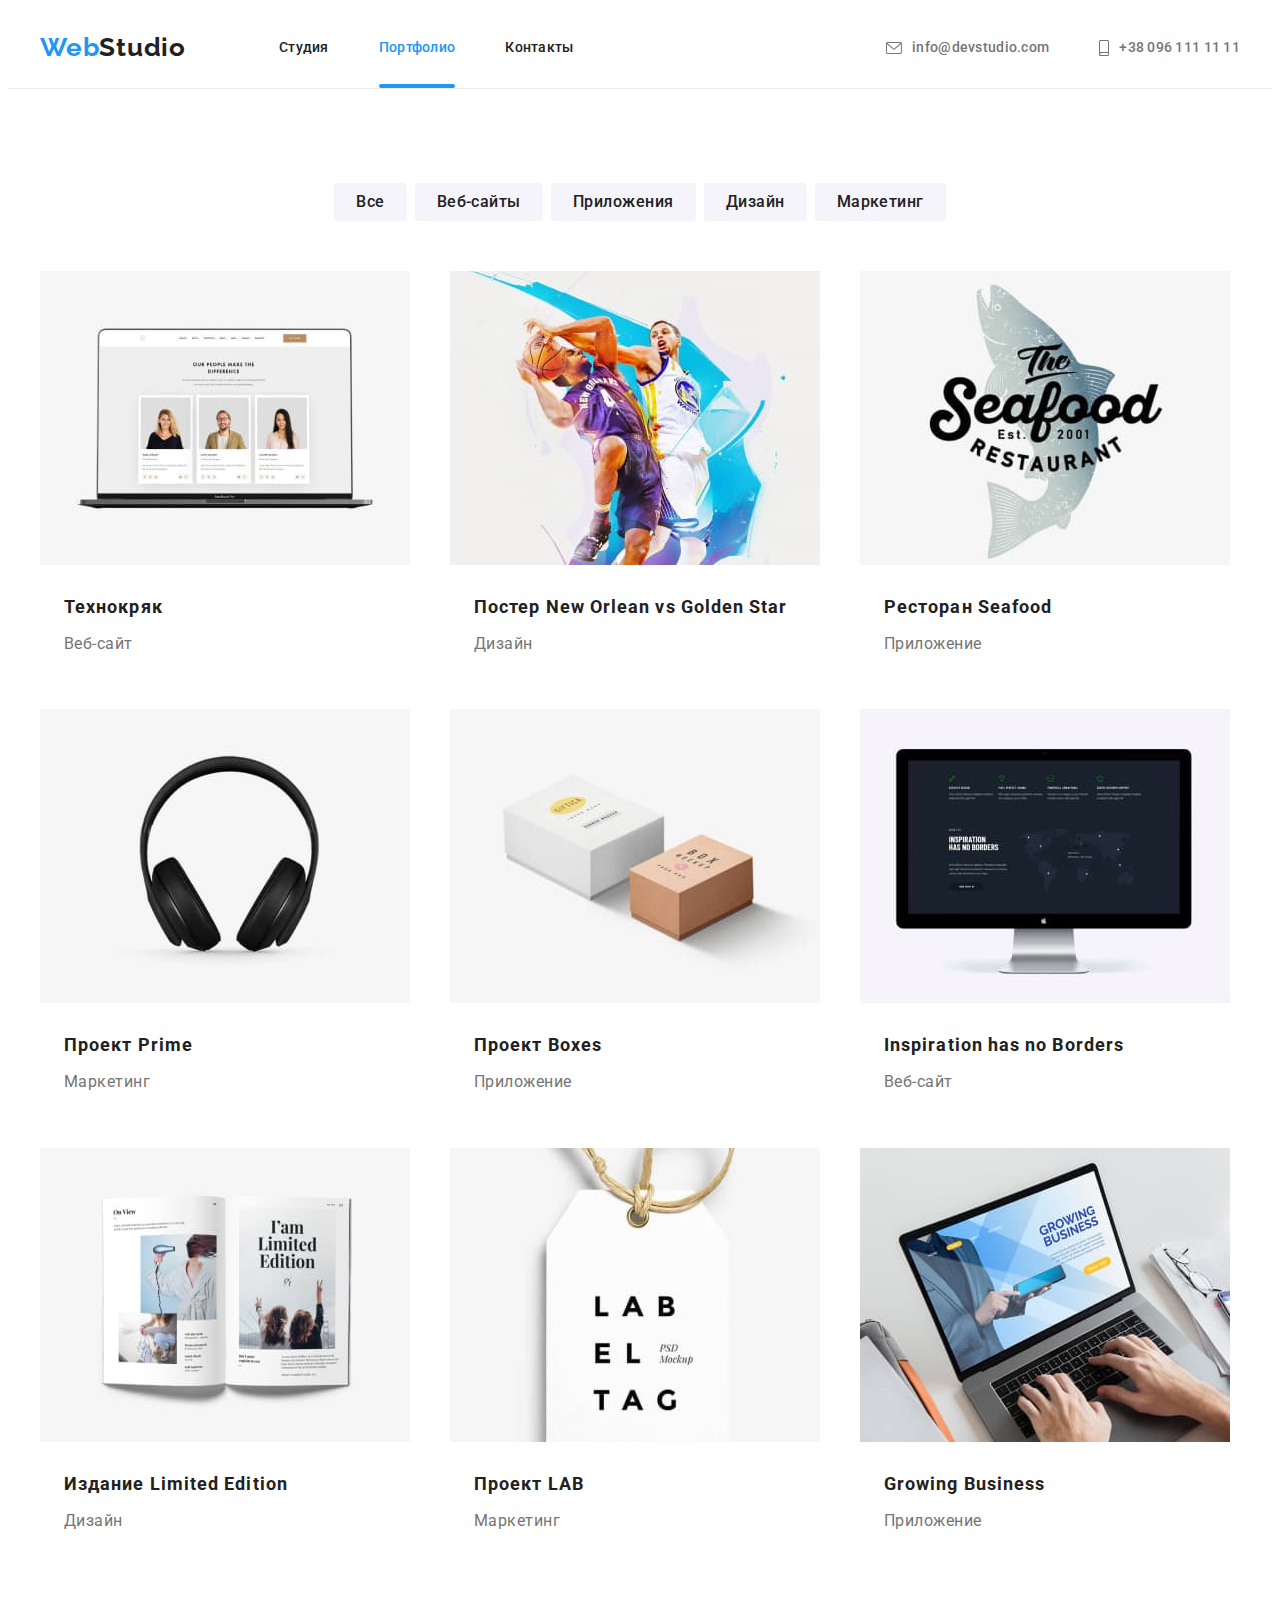
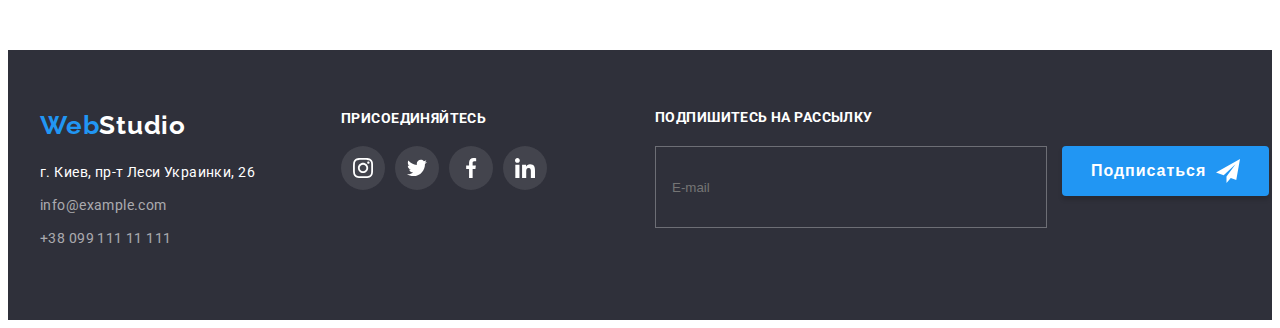
==== portfolio.html @ ccc54c65 "Homework-07" ====
<!DOCTYPE html>
<html lang="ru">
  <head>
    <meta charset="UTF-8" />
    <meta http-equiv="X-UA-Compatible" content="IE=edge" />
    <meta name="viewport" content="width=device-width, initial-scale=1.0" />
    <title>Document</title>
    <link rel="preconnect" href="https://fonts.googleapis.com" />
    <link rel="preconnect" href="https://fonts.gstatic.com" crossorigin />
    <link
      href="https://fonts.googleapis.com/css2?family=Raleway:wght@700&family=Roboto:wght@400;500;700;900&display=swap"
      rel="stylesheet"
    />
    <link
      rel="stylesheet"
      href="https://cdnjs.cloudflare.com/ajax/libs/modern-normalize/1.1.0/modern-normalize.min.css"
      integrity="sha512-wpPYUAdjBVSE4KJnH1VR1HeZfpl1ub8YT/NKx4PuQ5NmX2tKuGu6U/JRp5y+Y8XG2tV+wKQpNHVUX03MfMFn9Q=="
      crossorigin="anonymous"
      referrerpolicy="no-referrer"
    />
    <link rel="stylesheet" href="./css/main.css" />
  </head>

  <body>

    <header class="header">
        <div class="container main-nav">
            <nav class="main-nav">
                <a href="https://webstudio.com" class="header__logo">
                    <span>Web</span>Studio
                </a>
    
                <ul class="site-nav list">
                    <li class="site-nav__item"><a href="./index.html" class="site-nav__link">Cтудия</a></li>
                    <li class="site-nav__item"><a href="" class="site-nav__link current">Портфолио</a></li>
                    <li class="site-nav__item"><a href="" class="site-nav__link">Контакты</a></li>
                </ul>
            </nav>
            <ul class="auth-nav list">
                <li class="auth-nav__item"><a href="" class="auth-nav__link"><svg class="auth-nav__icon" width="16"
                            height="12">
                            <use href="./images2/icons.sprite.svg#icon-envelope-hover-1"></use>
                        </svg>info@devstudio.com</a>
                </li>
                <li class="auth-nav__item"><a href="" class="auth-nav__link"><svg class="auth-nav__icon" width="10"
                            height="16">
                            <use href="./images2/icons.sprite.svg#icon-smartphone-1"></use>
                        </svg>+38 096 111 11 11</a>
                </li>
            </ul>
        </div>
    </header>
    <main>
      <section class="portfolio">
        <div class="container">
          <h1 class="portfolio__title">Портфолио</h1>
          <ul class="filters-list">
            <li class="filters-list__item">
              <button type="button" class="filter-button">Все</button>
            </li>
            <li class="filters-list__item">
              <button type="button" class="filter-button">Веб-сайты</button>
            </li>
            <li class="filters-list__item">
              <button type="button" class="filter-button">Приложения</button>
            </li>
            <li class="filters-list__item">
              <button type="button" class="filter-button">Дизайн</button>
            </li>
            <li class="filters-list__item">
              <button type="button" class="filter-button">Маркетинг</button>
            </li>
          </ul>
        </div>

        <div class="container">
          <ul class="card-set">
            <li class="card-set__item">
              <a class="card-set__link" href="">
                <div class="card-set__wrap">
                  <img
                    src="./images2/img1.jpg"
                    alt="Работа с ноутбуком"
                    height="294"
                    width="370"
                  />
                  <p class="card-set__overlay-text">
                    Технокряк это современная площадка распространения
                    коронавируса. Компании используют эту платформу для
                    цифрового шпионажа и атак на защищённые сервера конкурентов.
                  </p>
                </div>
                <h2 class="card-set__title">Технокряк</h2>
                <p class="card-set__text">Веб-сайт</p>
              </a>
            </li>
            <li class="card-set__item">
              <a class="card-set__link" href="">
                <div class="card-set__wrap">
                  <img
                    src="./images2/img2.jpg"
                    alt="Баскетболисты"
                    height="294"
                    width="370"
                  />
                  <p class="card-set__overlay-text">
                    Технокряк это современная площадка распространения
                    коронавируса. Компании используют эту платформу для
                    цифрового шпионажа и атак на защищённые сервера конкурентов.
                  </p>
                </div>
                <h2 class="card-set__title">
                  Постер New Orlean vs Golden Star
                </h2>
                <p class="card-set__text">Дизайн</p>
              </a>
            </li>
            <li class="card-set__item">
              <a class="card-set__link" href="">
                <div class="card-set__wrap">
                  <img
                    src="./images2/img3.jpg"
                    alt="Эмблема ресторана"
                    height="294"
                    width="370"
                  />
                  <p class="card-set__overlay-text">
                    Технокряк это современная площадка распространения
                    коронавируса. Компании используют эту платформу для
                    цифрового шпионажа и атак на защищённые сервера конкурентов.
                  </p>
                </div>
                <h2 class="card-set__title">Ресторан Seafood</h2>
                <p class="card-set__text">Приложение</p>
              </a>
            </li>
            <li class="card-set__item">
              <a class="card-set__link" href="">
                <div class="card-set__wrap">
                  <img
                    src="./images2/img4.jpg"
                    alt="Наушники"
                    height="294"
                    width="370"
                  />
                  <p class="card-set__overlay-text">
                    Технокряк это современная площадка распространения
                    коронавируса. Компании используют эту платформу для
                    цифрового шпионажа и атак на защищённые сервера конкурентов.
                  </p>
                </div>
                <h2 class="card-set__title">Проект Prime</h2>
                <p class="card-set__text">Маркетинг</p>
              </a>
            </li>
            <li class="card-set__item">
              <a class="card-set__link" href="">
                <div class="card-set__wrap">
                  <img
                    src="./images2/img5.jpg"
                    alt="Коробки"
                    height="294"
                    width="370"
                  />
                  <p class="card-set__overlay-text">
                    Технокряк это современная площадка распространения
                    коронавируса. Компании используют эту платформу для
                    цифрового шпионажа и атак на защищённые сервера конкурентов.
                  </p>
                </div>
                <h2 class="card-set__title">Проект Boxes</h2>
                <p class="card-set__text">Приложение</p>
              </a>
            </li>
            <li class="card-set__item">
              <a class="card-set__link" href="">
                <div class="card-set__wrap">
                  <img
                    src="./images2/img6.jpg"
                    alt="Монитор"
                    height="294"
                    width="370"
                  />
                  <p class="card-set__overlay-text">
                    Технокряк это современная площадка распространения
                    коронавируса. Компании используют эту платформу для
                    цифрового шпионажа и атак на защищённые сервера конкурентов.
                  </p>
                </div>
                <h2 class="card-set__title">Inspiration has no Borders</h2>
                <p class="card-set__text">Веб-сайт</p>
              </a>
            </li>
            <li class="card-set__item">
              <a class="card-set__link" href="">
                <div class="card-set__wrap">
                  <img
                    src="./images2/img7.jpg"
                    alt="Книги"
                    height="294"
                    width="370"
                  />
                  <p class="card-set__overlay-text">
                    Технокряк это современная площадка распространения
                    коронавируса. Компании используют эту платформу для
                    цифрового шпионажа и атак на защищённые сервера конкурентов.
                  </p>
                </div>
                <h2 class="card-set__title">Издание Limited Edition</h2>
                <p class="card-set__text">Дизайн</p>
              </a>
            </li>
            <li class="card-set__item">
              <a class="card-set__link" href="">
                <div class="card-set__wrap">
                  <img
                    src="./images2/img8.jpg"
                    alt="Табличка"
                    height="294"
                    width="370"
                  />
                  <p class="card-set__overlay-text">
                    Технокряк это современная площадка распространения
                    коронавируса. Компании используют эту платформу для
                    цифрового шпионажа и атак на защищённые сервера конкурентов.
                  </p>
                </div>
                <h2 class="card-set__title">Проект LAB</h2>
                <p class="card-set__text">Маркетинг</p>
              </a>
            </li>
            <li class="card-set__item">
              <a class="card-set__link" href="">
                <div class="card-set__wrap">
                  <img
                    src="./images2/img9.jpg"
                    alt="Работа с ноутбуком"
                    height="294"
                    width="370"
                  />
                  <p class="card-set__overlay-text">
                    Технокряк это современная площадка распространения
                    коронавируса. Компании используют эту платформу для
                    цифрового шпионажа и атак на защищённые сервера конкурентов.
                  </p>
                </div>
                <h2 class="card-set__title">Growing Business</h2>
                <p class="card-set__text">Приложение</p>
              </a>
            </li>
          </ul>
        </div>
      </section>
    </main>

    <footer class="footer list">
        <div class="container footer__content">
            <div class="container footer__address">
                <a href="https://webstudio.com" class="footer-logo">
                    <span>Web</span>Studio
                </a>
                <address>
                    <ul class="footer-auth-nav">
                        <li class="footer-auth-nav__item"><a href="https://goo.gl/maps/1PGQHDeKXCLK9trN8"
                                class="footer-auth-nav__link">г. Киев, пр-т Леси Украинки, 26</a></li>
                        <li class="footer-auth-nav__item"><a href="mailto:info@example.com"
                                class="footer-auth-nav__link-footer">info@example.com</a></li>
                        <li class="footer-auth-nav__item"><a href="tel:+3809911111111"
                                class="footer-auth-nav__link-footer">+38 099 111 11 111</a></li>
                    </ul>
                </address>
            </div>
    
            <div class="container footer-social-content">
                <p class="footer-social-content__text">Присоединяйтесь</p>
                <ul class="footer-social-content__list">
                    <li class="footer-social-content__item"><a class="footer-social-content__link">
                            <svg class="footer-social-content__icon" width="20" height="20">
                                <use href="./images2/icons.sprite.svg#icon-instagram"></use>
                            </svg>
                        </a>
                    </li>
                    <li class="footer-social-content__item"><a class="footer-social-content__link">
                            <svg class="footer-social-content__icon" width="20" height="20">
                                <use href="./images2/icons.sprite.svg#icon-twitter"></use>
                            </svg>
                        </a>
                    </li>
                    <li class="footer-social-content__item"><a class="footer-social-content__link">
                            <svg class="footer-social-content__icon" width="20" height="20">
                                <use href="./images2/icons.sprite.svg#icon-facebook"></use>
                            </svg>
                        </a>
                    </li>
                    <li class="footer-social-content__item"><a class="footer-social-content__link">
                            <svg class="footer-social-content__icon" width="20" height="20">
                                <use href="./images2/icons.sprite.svg#icon-linkedin"></use>
                            </svg>
                        </a>
                    </li>
                </ul>
            </div>
    
            <div class="container footer-subscribe">
                <p class="footer-subscribe__titel">Подпишитесь на рассылку</p>
                <form class="footer-subscribe__form">
                    <div class="footer-subscribe__form-field">
                        <label for="mail"></label>
                        <input class="footer-subscribe__input-field" type="email" name="mail" id="mail"
                            placeholder="E-mail" />
                    </div>
                    <div class="container footer-subscribe__button">
                        <button type="button" class="footer-subscribe__btn">Подписаться<svg class="footer-subscribe__icon"
                                width="24" height="24">
                                <use href="./images2/icons.sprite.svg#icon-sendbutton"></use>
                            </svg></button>
                    </div>
                </form>
            </div>
        </div>
    </footer>
  </body>
</html>
---- css/main.css ----
:root {
  --primary-text-color: #212121;
  --primary-white-color: #ffffff;
  --accent-color: #2196f3;
}

body {
  background-color: var(--primary-white-color);
  color: var(--primary-text-color);
  font-family: Roboto, sans-serif;
}

ul {
  padding-left: 0;
  margin-top: 0;
  margin-bottom: 0;
  list-style: none;
  text-decoration: none;
}

.list {
  padding: 0;
  margin: 0;
}

span {
  color: #2196f3;
}

.current {
  position: relative;
}

.current::after {
  content: "";
  width: 100%;
  height: 4px;
  border-radius: 2px;
  position: absolute;
  left: 0;
  bottom: 0;
  background-color: var(--accent-color);
}

.visually-hidden {
  position: absolute;
  white-space: nowrap;
  width: 1px;
  height: 1px;
  overflow: hidden;
  border: 0;
  padding: 0;
  clip: rect(0 0 0 0);
  -webkit-clip-path: inset(50%);
          clip-path: inset(50%);
  margin: -1px;
}

.is-hidden {
  opacity: 0;
  pointer-events: none;
  visibility: hidden;
}

.hero__button {
  margin-left: auto;
  margin-right: auto;
  border-radius: 4px;
  padding: 11px 32.62px;
  min-width: 203.88px;
  font-style: normal;
  font-weight: bold;
  font-size: 16px;
  line-height: 1.9;
  display: -webkit-box;
  display: -ms-flexbox;
  display: flex;
  text-align: center;
  letter-spacing: 0.06em;
  background-color: #2196f3;
  color: var(--primary-white-color);
  border: none;
  cursor: pointer;
}

.filter-button {
  display: inline-block;
  border: none;
  border-radius: 4px;
  padding: 6px 22px;
  font-family: Roboto;
  font-style: normal;
  font-weight: 500;
  font-size: 16px;
  line-height: 1.6;
  text-align: center;
  letter-spacing: 0.03em;
  background-color: #f5f4fa;
  color: #212121;
  -webkit-transition: background-color 250ms cubic-bezier(0.4, 0, 0.2, 1);
  transition: background-color 250ms cubic-bezier(0.4, 0, 0.2, 1);
}

.filter-button:hover, .filter-button:focus {
  background-color: #2196f3;
  color: #ffffff;
  -webkit-box-shadow: 0px 3px 1px rgba(0, 0, 0, 0.1), 0px 1px 2px rgba(0, 0, 0, 0.08), 0px 2px 2px rgba(0, 0, 0, 0.12);
          box-shadow: 0px 3px 1px rgba(0, 0, 0, 0.1), 0px 1px 2px rgba(0, 0, 0, 0.08), 0px 2px 2px rgba(0, 0, 0, 0.12);
  border-radius: 4px;
}

.footer-subscribe__btn {
  border-radius: 4px;
  border: none;
  padding: 10px 29px;
  margin: 0;
  min-width: 200px;
  font-style: normal;
  font-weight: bold;
  font-size: 16px;
  line-height: 1.9;
  display: -webkit-box;
  display: -ms-flexbox;
  display: flex;
  text-align: center;
  -webkit-box-align: center;
      -ms-flex-align: center;
          align-items: center;
  letter-spacing: 0.06em;
  background-color: #2196f3;
  color: var(--primary-white-color);
  -webkit-box-shadow: 0px 4px 4px rgba(0, 0, 0, 0.15);
          box-shadow: 0px 4px 4px rgba(0, 0, 0, 0.15);
  cursor: pointer;
  -webkit-transition: background-color 250ms cubic-bezier(0.4, 0, 0.2, 1);
  transition: background-color 250ms cubic-bezier(0.4, 0, 0.2, 1);
}

.footer-subscribe__btn:hover, .footer-subscribe__btn:focus {
  background: #188ce8;
  -webkit-box-shadow: 0px 4px 4px rgba(0, 0, 0, 0.15);
          box-shadow: 0px 4px 4px rgba(0, 0, 0, 0.15);
  cursor: pointer;
}

.modal__close-btn {
  display: -webkit-box;
  display: -ms-flexbox;
  display: flex;
  -webkit-box-align: center;
      -ms-flex-align: center;
          align-items: center;
  -webkit-box-pack: center;
      -ms-flex-pack: center;
          justify-content: center;
  width: 30px;
  height: 30px;
  border-radius: 50%;
  border: 1px solid #0000001a;
  background-color: #fff;
  position: absolute;
  top: 8px;
  right: 8px;
  cursor: pointer;
  -webkit-transition: fill 250ms cubic-bezier(0.4, 0, 0.2, 1);
  transition: fill 250ms cubic-bezier(0.4, 0, 0.2, 1);
}

.modal__close-btn:hover, .modal__close-btn:focus {
  fill: var(--accent-color);
}

.submit-button {
  padding: 10px 56px;
  margin-bottom: 40px;
  margin-left: auto;
  margin-right: auto;
  font-family: Roboto;
  font-style: normal;
  font-weight: bold;
  font-size: 16px;
  line-height: 1.9;
  display: -webkit-box;
  display: -ms-flexbox;
  display: flex;
  -webkit-box-align: center;
      -ms-flex-align: center;
          align-items: center;
  text-align: center;
  letter-spacing: 0.06em;
  color: var(--primary-white-color);
  background-color: var(--accent-color);
  -webkit-box-shadow: 0px 4px 4px rgba(0, 0, 0, 0.15);
          box-shadow: 0px 4px 4px rgba(0, 0, 0, 0.15);
  border-radius: 4px;
  border: none;
  -webkit-transition: background-color 250ms cubic-bezier(0.4, 0, 0.2, 1);
  transition: background-color 250ms cubic-bezier(0.4, 0, 0.2, 1);
}

.submit-buttonn:hover, .submit-button:focus {
  background: #188ce8;
  -webkit-box-shadow: 0px 4px 4px rgba(0, 0, 0, 0.15);
          box-shadow: 0px 4px 4px rgba(0, 0, 0, 0.15);
  cursor: pointer;
}

.container {
  padding-left: 15px;
  padding-right: 15px;
  width: 1200px;
  margin-left: auto;
  margin-right: auto;
}

.backdrop {
  width: 100vw;
  height: 100vh;
  background-color: rgba(0, 0, 0, 0.2);
  position: fixed;
  top: 0;
  -webkit-transition: opacity 300ms, visibility 300ms;
  transition: opacity 300ms, visibility 300ms;
}

.backdrop.is-hidden .modal {
  -webkit-transform: rotate(-300deg) scale(0.5);
          transform: rotate(-300deg) scale(0.5);
}

.modal {
  min-width: 528px;
  min-height: 581px;
  background-color: #fff;
  -webkit-box-shadow: 0px 1px 3px rgba(0, 0, 0, 0.12), 0px 1px 1px rgba(0, 0, 0, 0.14), 0px 2px 1px rgba(0, 0, 0, 0.2);
          box-shadow: 0px 1px 3px rgba(0, 0, 0, 0.12), 0px 1px 1px rgba(0, 0, 0, 0.14), 0px 2px 1px rgba(0, 0, 0, 0.2);
  border-radius: 4px;
  position: absolute;
  top: 50%;
  left: 50%;
  -webkit-transform: translate(-50%, -50%) rotate(0) scale(1);
          transform: translate(-50%, -50%) rotate(0) scale(1);
  -webkit-transition: -webkit-transform 300ms;
  transition: -webkit-transform 300ms;
  transition: transform 300ms;
  transition: transform 300ms, -webkit-transform 300ms;
}

.form {
  width: 528px;
  padding-left: 40px;
  padding-right: 40px;
}

.form-field {
  display: -webkit-box;
  display: -ms-flexbox;
  display: flex;
  -webkit-box-orient: vertical;
  -webkit-box-direction: normal;
      -ms-flex-direction: column;
          flex-direction: column;
  margin-bottom: 0px;
}

.personal-data__titel {
  padding-top: 40px;
  margin-top: 0;
  margin-bottom: 2px;
  font-family: Roboto;
  font-style: normal;
  font-weight: bold;
  font-size: 20px;
  line-height: 23px;
  text-align: center;
  letter-spacing: 0.03em;
  color: #212121;
}

.personal-data__input {
  width: 100%;
  padding: 11px 30px;
  border: 1px solid rgba(33, 33, 33, 0.2);
  border-radius: 4px;
  -webkit-transition: border-color 250ms cubic-bezier(0.4, 0, 0.2, 1);
  transition: border-color 250ms cubic-bezier(0.4, 0, 0.2, 1);
}

.personal-data__input:focus {
  border-color: var(--accent-color);
  outline: none;
}

.form-field label {
  margin-top: 10px;
  margin-bottom: 4px;
  font-family: Roboto;
  font-style: normal;
  font-weight: normal;
  font-size: 12px;
  line-height: 14px;
  letter-spacing: 0.01em;
  color: #757575;
}

.form-field .personal-data__agreement {
  margin-top: 20px;
  margin-bottom: 30px;
  padding-left: 12px;
  padding-right: 13px;
  font-family: Roboto;
  font-style: normal;
  font-weight: normal;
  font-size: 14px;
  line-height: 1.7;
  letter-spacing: 0.03em;
  color: #757575;
}

.form-field textarea::-webkit-input-placeholder {
  font-family: Roboto;
  font-style: normal;
  font-weight: normal;
  font-size: 14px;
  line-height: 1.14;
  letter-spacing: 0.01em;
  color: rgba(117, 117, 117, 0.5);
}

.form-field textarea:-ms-input-placeholder {
  font-family: Roboto;
  font-style: normal;
  font-weight: normal;
  font-size: 14px;
  line-height: 1.14;
  letter-spacing: 0.01em;
  color: rgba(117, 117, 117, 0.5);
}

.form-field textarea::-ms-input-placeholder {
  font-family: Roboto;
  font-style: normal;
  font-weight: normal;
  font-size: 14px;
  line-height: 1.14;
  letter-spacing: 0.01em;
  color: rgba(117, 117, 117, 0.5);
}

.form-field textarea::placeholder {
  font-family: Roboto;
  font-style: normal;
  font-weight: normal;
  font-size: 14px;
  line-height: 1.14;
  letter-spacing: 0.01em;
  color: rgba(117, 117, 117, 0.5);
}

.personal-data__comment {
  padding: 12px 16px;
  border-color: rgba(33, 33, 33, 0.2);
  border-radius: 4px;
  resize: none;
  -webkit-transition: border-color 250ms cubic-bezier(0.4, 0, 0.2, 1);
  transition: border-color 250ms cubic-bezier(0.4, 0, 0.2, 1);
}

.personal-data__comment:focus {
  border-color: var(--accent-color);
  outline: none;
}

.personal-data__agreement {
  display: -webkit-box;
  display: -ms-flexbox;
  display: flex;
  -webkit-box-align: center;
      -ms-flex-align: center;
          align-items: center;
  margin-top: 20px;
  margin-bottom: 30px;
  padding-left: 12px;
  padding-right: 13px;
}

.personal-data__agreement span {
  width: 16px;
  height: 15px;
  border: 2px solid #212121;
  border-radius: 2px;
  margin-right: 5px;
  display: -webkit-box;
  display: -ms-flexbox;
  display: flex;
  -webkit-box-align: center;
      -ms-flex-align: center;
          align-items: center;
  -webkit-box-pack: center;
      -ms-flex-pack: center;
          justify-content: center;
}

.personal-data__agreement-link {
  color: var(--accent-color);
}

.personal-data__input-wrap {
  position: relative;
}

.personal-data__icon {
  position: absolute;
  left: 12px;
  top: 50%;
  -webkit-transform: translateY(-50%);
          transform: translateY(-50%);
}

.personal-data__input:focus + .personal-data__icon {
  fill: var(--accent-color);
}

.personal-data__check-icon {
  fill: transparent;
}

.personal-data__check:checked + .personal-data__agreement > span {
  background-color: var(--accent-color);
  border: none;
  -webkit-transition: background-color 250ms cubic-bezier(0.4, 0, 0.2, 1);
  transition: background-color 250ms cubic-bezier(0.4, 0, 0.2, 1);
}

.personal-data__check:checked + .personal-data__agreement svg {
  fill: #ffffff;
}

.works-overlay {
  position: relative;
}

.works-overlay__text {
  position: absolute;
  bottom: 0;
  width: 100%;
  height: 70px;
  margin: 0;
  padding-top: 27px;
  padding-bottom: 27px;
  font-family: Roboto;
  font-style: normal;
  font-weight: bold;
  font-size: 14px;
  line-height: 16px;
  text-align: center;
  letter-spacing: 0.03em;
  text-transform: uppercase;
  color: #ffffff;
  background: rgba(47, 48, 58, 0.8);
}

.card-set__wrap {
  position: relative;
  overflow: hidden;
}

.card-set__overlay-text {
  position: absolute;
  top: 0;
  left: 0;
  width: 100%;
  height: 100%;
  padding: 63px 24px;
  margin: 0;
  font-family: Roboto;
  font-style: normal;
  font-weight: normal;
  font-size: 18px;
  line-height: 1.55;
  letter-spacing: 0.03em;
  color: #ffffff;
  background: rgba(33, 150, 243, 0.9);
  -webkit-transform: translateY(100%);
          transform: translateY(100%);
  -webkit-transition: -webkit-transform 250ms cubic-bezier(0.4, 0, 0.2, 1);
  transition: -webkit-transform 250ms cubic-bezier(0.4, 0, 0.2, 1);
  transition: transform 250ms cubic-bezier(0.4, 0, 0.2, 1);
  transition: transform 250ms cubic-bezier(0.4, 0, 0.2, 1), -webkit-transform 250ms cubic-bezier(0.4, 0, 0.2, 1);
}

.card-set__item:hover .card-set__overlay-text {
  -webkit-transform: translateY(0);
          transform: translateY(0);
}

.header {
  border-bottom: 1px solid #ececec;
}

.main-nav {
  display: -webkit-box;
  display: -ms-flexbox;
  display: flex;
  -webkit-box-align: center;
      -ms-flex-align: center;
          align-items: center;
}

.header__logo {
  margin-right: 93px;
  padding-top: 24px;
  padding-bottom: 25px;
  font-style: normal;
  font-weight: bold;
  font-size: 26px;
  line-height: 1.2;
  letter-spacing: 0.03em;
  color: var(--primary-text-color);
  font-family: Raleway, sans-serif;
  text-decoration: none;
}

.site-nav {
  display: -webkit-box;
  display: -ms-flexbox;
  display: flex;
}

.site-nav__item:not(:last-child) {
  margin-right: 50px;
}

.site-nav__link {
  display: block;
  padding-top: 32px;
  padding-bottom: 32px;
  font-style: normal;
  font-weight: 500;
  font-size: 14px;
  line-height: 1.14;
  letter-spacing: 0.02em;
  color: var(--primary-text-color);
  text-decoration: none;
  -webkit-transition: color 250ms cubic-bezier(0.4, 0, 0.2, 1);
  transition: color 250ms cubic-bezier(0.4, 0, 0.2, 1);
}

.site-nav__link:hover, .site-nav__link:focus {
  color: var(--accent-color);
}

.site-nav__link.current {
  color: #2196f3;
  position: relative;
}

.auth-nav {
  display: -webkit-box;
  display: -ms-flexbox;
  display: flex;
  margin-left: auto;
}

.auth-nav__item:not(:last-child) {
  margin-right: 50px;
}

.auth-nav__link {
  display: block;
  padding-top: 32px;
  padding-bottom: 32px;
  font-style: normal;
  font-weight: 500;
  font-size: 14px;
  line-height: 1.14;
  letter-spacing: 0.02em;
  color: #757575;
  text-decoration: none;
  -webkit-transition: color 250ms cubic-bezier(0.4, 0, 0.2, 1);
  transition: color 250ms cubic-bezier(0.4, 0, 0.2, 1);
}

.auth-nav__link:hover, .auth-nav__link:focus {
  color: var(--accent-color);
}

.auth-nav__icon {
  margin-right: 10px;
  vertical-align: middle;
  fill: currentColor;
}

.auth-nav__icon:hover, .auth-nav__icon:focus {
  fill: var(--accent-color);
}

.hero {
  height: 600px;
  margin-left: auto;
  margin-right: auto;
  background-image: -webkit-gradient(linear, left top, left bottom, from(rgba(47, 48, 58, 0.4)), to(rgba(47, 48, 58, 0.4))), url(../images2/hero.jpg);
  background-image: linear-gradient(rgba(47, 48, 58, 0.4), rgba(47, 48, 58, 0.4)), url(../images2/hero.jpg);
  background-repeat: no-repeat;
  background-position: center;
  background-size: cover;
  padding-top: 200px;
  padding-bottom: 200px;
  text-align: center;
  background-color: #2f303a;
}

.hero__title {
  margin-top: 0;
  margin-bottom: 30px;
  margin-left: auto;
  margin-right: auto;
  width: 709.5px;
  font-style: normal;
  font-weight: 900;
  font-size: 44px;
  line-height: 1.4;
  text-align: center;
  letter-spacing: 0.06em;
  text-transform: uppercase;
  color: var(--primary-white-color);
}

.info {
  padding-top: 94px;
  padding-bottom: 94px;
}

.info-list {
  display: -webkit-box;
  display: -ms-flexbox;
  display: flex;
}

.info-list__title {
  padding-top: 30px;
  margin-top: 0;
  margin-bottom: 10px;
  font-style: normal;
  font-weight: bold;
  font-size: 14px;
  line-height: 1.14;
  letter-spacing: 0.03em;
  text-transform: uppercase;
}

.info-list__text {
  margin-top: 0;
  font-style: normal;
  font-weight: normal;
  font-size: 14px;
  line-height: 1.7;
  letter-spacing: 0.03em;
  color: #757575;
}

.info-list__item {
  min-width: 270px;
}

.info-list__item:not(:last-child) {
  margin-right: 30px;
}

.info-list__item::before {
  display: block;
  content: "";
  height: 120px;
  background-image: url("../images2/antenna.svg");
  background-color: #f5f4fa;
  background-size: auto;
  background-repeat: no-repeat;
  background-position: center;
}

.info-list__item:nth-child(2)::before {
  background-image: url("../images2/clock.svg");
}

.info-list__item:nth-child(3)::before {
  background-image: url("../images2/diagram.svg");
}

.info-list__item:nth-child(4)::before {
  background-image: url("../images2/astronaut.svg");
}

.works {
  padding-bottom: 94px;
}

.images-list {
  display: -webkit-box;
  display: -ms-flexbox;
  display: flex;
}

.images-list__item {
  position: relative;
}

.images-list__item:not(:last-child) {
  margin-right: 30px;
}

.works__title,
.team__title,
.clients__title {
  margin-top: 0;
  margin-bottom: 50px;
  font-style: normal;
  font-weight: bold;
  font-size: 36px;
  line-height: 1.2;
  text-align: center;
  letter-spacing: 0.03em;
}

.team-list__name {
  margin-top: 0;
  margin-bottom: 10px;
  padding-top: 30px;
  text-align: center;
  font-style: normal;
  font-weight: 500;
  font-size: 16px;
  line-height: 1.2;
  letter-spacing: 0.03em;
}

.team-list {
  display: -webkit-box;
  display: -ms-flexbox;
  display: flex;
}

.team-list__item {
  -ms-flex-preferred-size: calc((100% - 90px) / 4);
      flex-basis: calc((100% - 90px) / 4);
  margin-top: 30px;
  background-color: #ffffff;
  -webkit-box-shadow: 0px 1px 3px rgba(0, 0, 0, 0.12), 0px 1px 1px rgba(0, 0, 0, 0.14), 0px 2px 1px rgba(0, 0, 0, 0.2);
          box-shadow: 0px 1px 3px rgba(0, 0, 0, 0.12), 0px 1px 1px rgba(0, 0, 0, 0.14), 0px 2px 1px rgba(0, 0, 0, 0.2);
  border-radius: 0px 0px 4px 4px;
}

.team-list__item:not(:last-child) {
  margin-right: 30px;
}

.team-list__text {
  margin-top: 0;
  margin-bottom: 16px;
  text-align: center;
  font-style: normal;
  font-weight: normal;
  font-size: 16px;
  line-height: 1.2;
  letter-spacing: 0.03em;
  color: #757575;
}

.team-list__social-list {
  display: -webkit-box;
  display: -ms-flexbox;
  display: flex;
  -webkit-box-pack: center;
      -ms-flex-pack: center;
          justify-content: center;
  padding-bottom: 30px;
}

.team-list__social-link, .team-list__social-item {
  width: 44px;
  height: 44px;
  background-color: #ffffff;
  border-radius: 50%;
  display: -webkit-box;
  display: -ms-flexbox;
  display: flex;
  -webkit-box-align: center;
      -ms-flex-align: center;
          align-items: center;
  -webkit-box-pack: center;
      -ms-flex-pack: center;
          justify-content: center;
  color: #afb1b8;
  -webkit-transition: background-color 250ms cubic-bezier(0.4, 0, 0.2, 1);
  transition: background-color 250ms cubic-bezier(0.4, 0, 0.2, 1);
}

.team-list__social-link:hover, .team-list__social-item:hover, .team-list__social-link:focus, .team-list__social-item:focus {
  background-color: var(--accent-color);
  color: var(--primary-white-color);
}

.team-list__social-item:hover, .team-list__social-item:focus {
  background-color: var(--accent-color);
}

.team-list__social-item + .team-list__social-item {
  margin-left: 10px;
}

.team-list__social-icon {
  fill: currentColor;
}

.team-list__social-icon:focus, .team-list__social-icon:hover {
  fill: #ffffff;
}

.clients {
  padding-top: 94px;
  padding-bottom: 94px;
}

.clients__list {
  display: -webkit-box;
  display: -ms-flexbox;
  display: flex;
  -webkit-box-pack: justify;
      -ms-flex-pack: justify;
          justify-content: space-between;
}

.clients__company, .clients__item {
  width: 170px;
  height: 92px;
  padding-top: 16px;
  padding-bottom: 16px;
  padding-left: 32px;
  padding-right: 32px;
  background-color: #ffffff;
  background-size: contain;
  display: -webkit-box;
  display: -ms-flexbox;
  display: flex;
  -webkit-box-align: center;
      -ms-flex-align: center;
          align-items: center;
  -webkit-box-pack: center;
      -ms-flex-pack: center;
          justify-content: center;
  color: #afb1b8;
  border: 1px solid #afb1b8;
  -webkit-transition: border-color 250ms cubic-bezier(0.4, 0, 0.2, 1);
  transition: border-color 250ms cubic-bezier(0.4, 0, 0.2, 1);
}

.clients__company:hover, .clients__item:hover, .clients__company:focus, .clients__item:focus {
  border-color: var(--accent-color);
  color: var(--accent-color);
}

.clients__item:hover, .clients__item:focus {
  background-color: var(--accent-color);
}

.clients__company:hover, .clients__item:hover, .clients__company:focus, .clients__item:focus {
  border-color: var(--accent-color);
  color: var(--accent-color);
}

.clients__company-icon {
  fill: currentColor;
  -webkit-transition: color 250ms cubic-bezier(0.4, 0, 0.2, 1);
  transition: color 250ms cubic-bezier(0.4, 0, 0.2, 1);
}

.clients__company-icon:focus, .clients__company-icon:hover {
  fill: var(--accent-color);
}

.clients__item .item-text {
  padding-top: 30px;
  padding-bottom: 30px;
  text-align: center;
}

.filters-list {
  display: -webkit-box;
  display: -ms-flexbox;
  display: flex;
  -webkit-box-pack: center;
      -ms-flex-pack: center;
          justify-content: center;
  margin-bottom: 50px;
}

.filters-list__item:not(:last-child) {
  margin-right: 8px;
}

.portfolio {
  padding-top: 94px;
  padding-bottom: 94px;
}

.portfolio__title {
  display: none;
}

.card-set {
  display: -webkit-box;
  display: -ms-flexbox;
  display: flex;
  -ms-flex-wrap: wrap;
      flex-wrap: wrap;
  margin-left: -30px;
  margin-bottom: -30px;
}

.card-set__item {
  margin-left: 30px;
  -ms-flex-preferred-size: calc(100% / 3 - 30px);
      flex-basis: calc(100% / 3 - 30px);
  padding-top: 0;
  margin-bottom: 30px;
  position: relative;
}

.card-set__item:hover, .card-set__item:focus {
  -webkit-box-shadow: 0px 1px 1px rgba(0, 0, 0, 0.12), 0px 4px 4px rgba(0, 0, 0, 0.06), 1px 4px 6px rgba(0, 0, 0, 0.16);
          box-shadow: 0px 1px 1px rgba(0, 0, 0, 0.12), 0px 4px 4px rgba(0, 0, 0, 0.06), 1px 4px 6px rgba(0, 0, 0, 0.16);
  cursor: pointer;
}

.card-set__link {
  text-decoration: none;
}

.card-set__title {
  margin-top: 0;
  margin-bottom: 4px;
  padding-top: 20px;
  padding-left: 24px;
  font-family: Roboto;
  font-style: normal;
  font-weight: bold;
  font-size: 18px;
  line-height: 2;
  letter-spacing: 0.06em;
  color: var(--primary-text-color);
}

.card-set__text {
  margin-top: 0;
  margin-bottom: 0;
  padding-bottom: 20px;
  padding-left: 24px;
  font-family: Roboto;
  font-style: normal;
  font-weight: normal;
  font-size: 16px;
  line-height: 1.9;
  letter-spacing: 0.03em;
  color: #757575;
}

.footer {
  padding-top: 60px;
  padding-bottom: 60px;
  background-color: #2f303a;
}

.footer-logo {
  display: block;
  margin-bottom: 20px;
  font-style: normal;
  font-weight: bold;
  font-size: 26px;
  line-height: 1.2;
  letter-spacing: 0.03em;
  color: #ffffff;
  font-family: Raleway, sans-serif;
  text-decoration: none;
}

.footer-auth-nav__link {
  font-style: normal;
  font-weight: normal;
  font-size: 14px;
  line-height: 1.7;
  letter-spacing: 0.03em;
  color: #ffffff;
  text-decoration: none;
  -webkit-transition: color 250ms cubic-bezier(0.4, 0, 0.2, 1);
  transition: color 250ms cubic-bezier(0.4, 0, 0.2, 1);
}

.footer-auth-nav__link:hover, .footer-auth-nav__link:focus {
  color: var(--accent-color);
}

.link-footer {
  padding-top: 0;
}

.footer-auth-nav > li {
  display: block;
  margin-bottom: 9px;
}

.link-item:last-child {
  margin-bottom: 0;
}

.footer-auth-nav__link-footer {
  font-style: normal;
  font-weight: normal;
  font-size: 14px;
  line-height: 1.7;
  letter-spacing: 0.03em;
  color: rgba(255, 255, 255, 0.6);
  text-decoration: none;
  -webkit-transition: color 250ms cubic-bezier(0.4, 0, 0.2, 1);
  transition: color 250ms cubic-bezier(0.4, 0, 0.2, 1);
}

.footer-auth-nav__link-footer:hover, .footer-auth-nav__link-footer:focus {
  color: var(--accent-color);
}

.footer__content {
  display: -webkit-box;
  display: -ms-flexbox;
  display: flex;
}

.footer__address {
  width: 231px;
  margin-right: 70px;
  margin-left: 0;
  padding-left: 0;
  padding-right: 0;
}

.footer-social-content {
  width: 206px;
  padding-left: 0;
  margin-left: 0;
  margin-right: 0;
}

.footer-social-content__text {
  margin-top: 0;
  margin-bottom: 20px;
  font-style: normal;
  font-weight: bold;
  font-size: 14px;
  line-height: 16px;
  letter-spacing: 0.03em;
  text-transform: uppercase;
  color: #ffffff;
}

.footer-social-content__list {
  display: -webkit-box;
  display: -ms-flexbox;
  display: flex;
  padding-bottom: 30px;
}

.footer-social-content__link, .footer-social-content__item {
  width: 44px;
  height: 44px;
  background-color: rgba(255, 255, 255, 0.05);
  border-radius: 50%;
  display: -webkit-box;
  display: -ms-flexbox;
  display: flex;
  -webkit-box-align: center;
      -ms-flex-align: center;
          align-items: center;
  -webkit-box-pack: center;
      -ms-flex-pack: center;
          justify-content: center;
  color: #ffffff;
  cursor: pointer;
  -webkit-transition: background-color 250ms cubic-bezier(0.4, 0, 0.2, 1);
  transition: background-color 250ms cubic-bezier(0.4, 0, 0.2, 1);
}

.footer-social-content__link:hover, .footer-social-content__item:hover, .footer-social-content__link:focus, .footer-social-content__item:focus {
  background-color: var(--accent-color);
  color: var(--primary-white-color);
}

.footer-social-content__item + .footer-social-content__item {
  margin-left: 10px;
}

.footer-social-content__item:hover, .footer-social-content__item:focus {
  background-color: var(--accent-color);
}

.footer-social-content__icon {
  fill: currentColor;
  -webkit-transition: background-color 250ms cubic-bezier(0.4, 0, 0.2, 1);
  transition: background-color 250ms cubic-bezier(0.4, 0, 0.2, 1);
}

.footer-social-content__icon:focus, .footer-social-content__icon:hover {
  fill: #ffffff;
}

.footer-subscribe {
  width: 570px;
  margin-left: 93px;
  padding: 0;
}

.footer-subscribe__form {
  display: -webkit-box;
  display: -ms-flexbox;
  display: flex;
}

.footer-subscribe__titel {
  margin-top: 0;
  margin-bottom: 20px;
  font-family: Roboto;
  font-style: normal;
  font-weight: bold;
  font-size: 14px;
  line-height: 1.14;
  letter-spacing: 0.03em;
  text-transform: uppercase;
  color: var(--primary-white-color);
}

.footer-subscribe__input-field {
  display: block;
  width: 358px;
  height: 50px;
  padding: 15px 16px;
  background-color: #2f303a;
  color: var(--primary-white-color);
  border: 1px solid rgba(255, 255, 255, 0.3);
}

.footer-subscribe__icon {
  margin-left: 10px;
}
/*# sourceMappingURL=main.css.map */
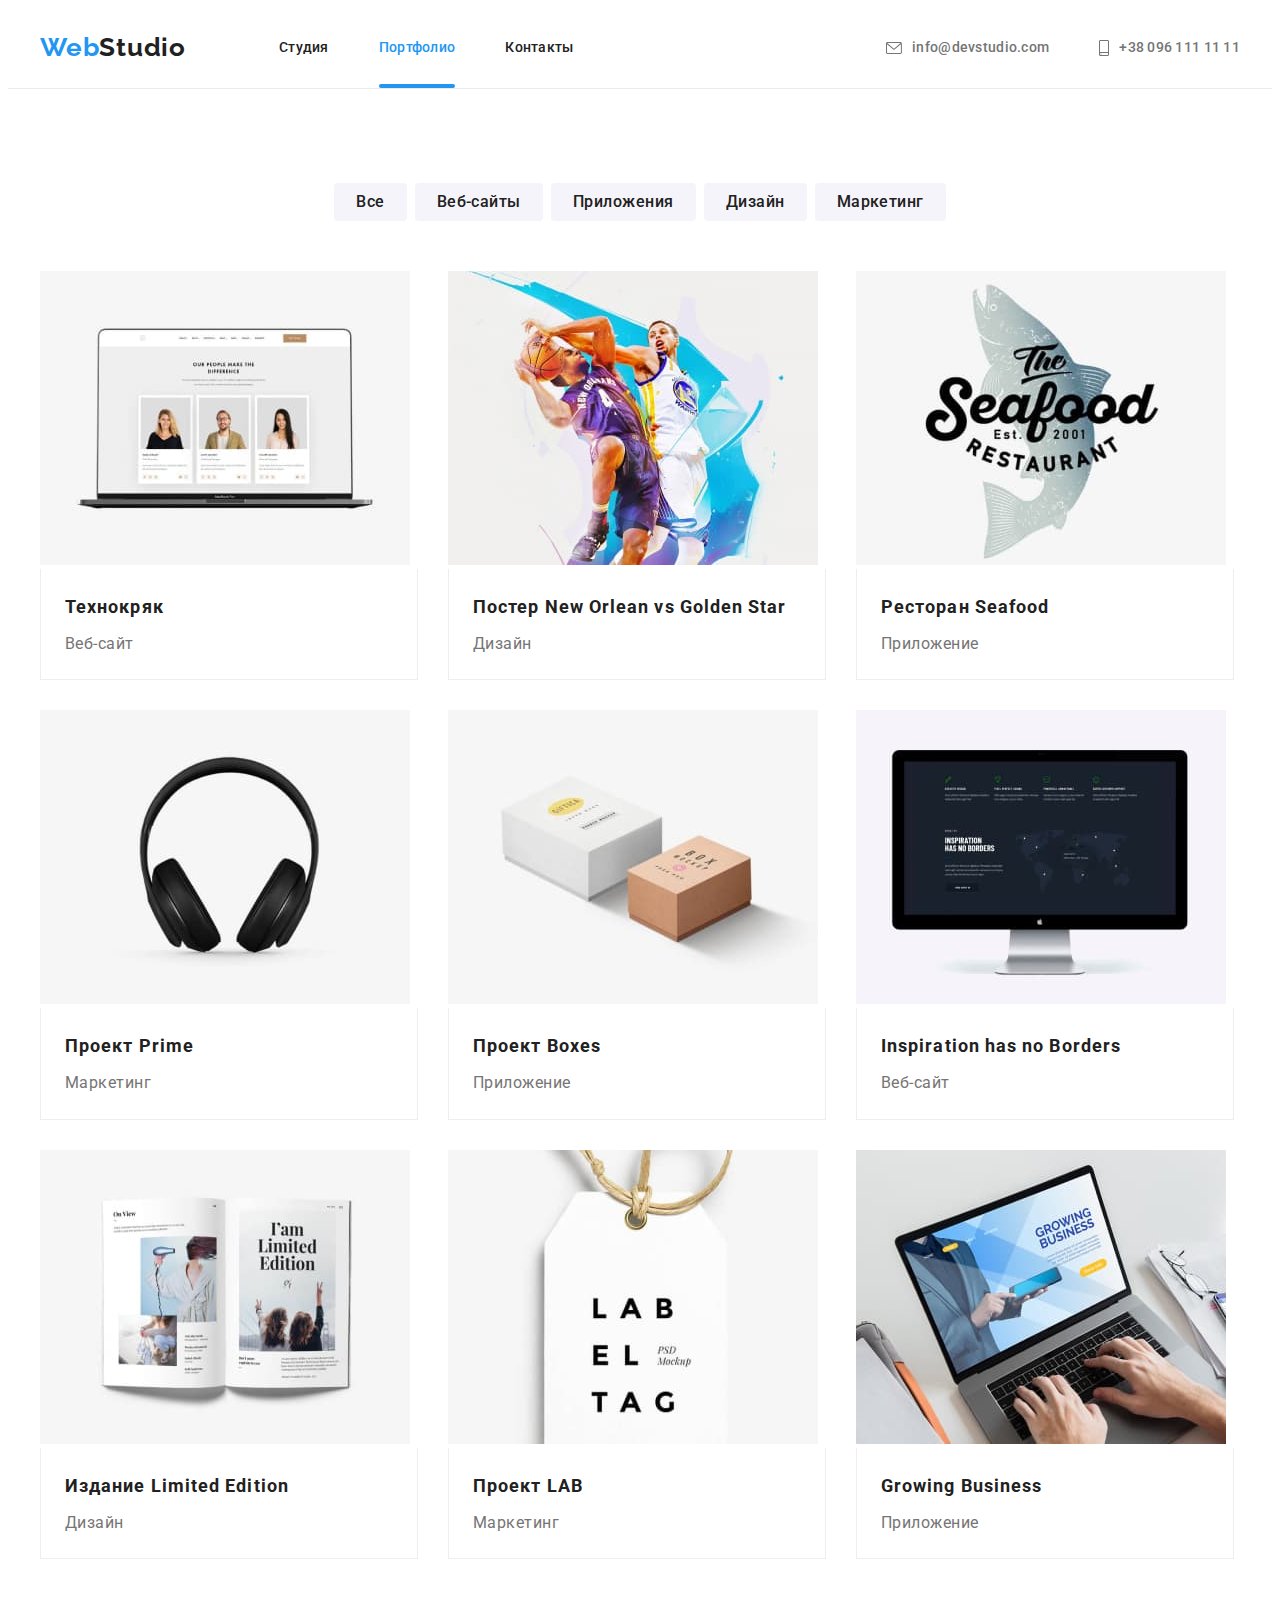
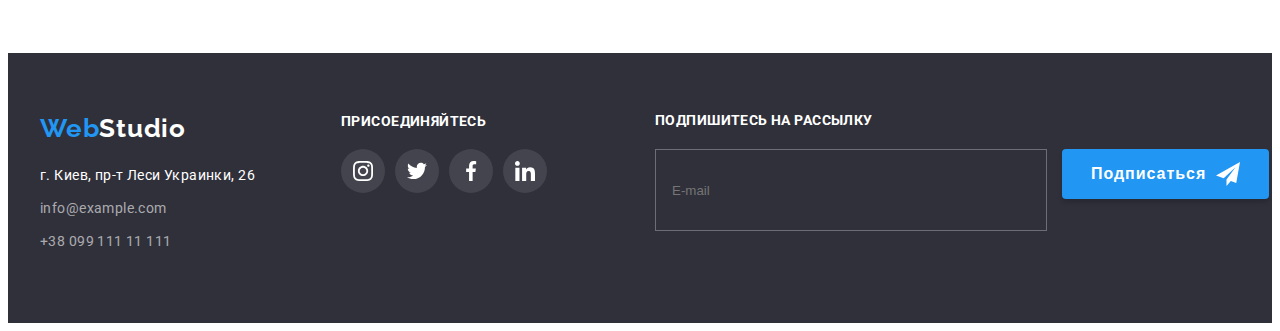
==== commit e4bfab21: "UpdateHM-07" ====
--- a/portfolio.html
+++ b/portfolio.html
@@ -90,8 +90,10 @@
                     цифрового шпионажа и атак на защищённые сервера конкурентов.
                   </p>
                 </div>
+                <div class="card-set__text-container">
                 <h2 class="card-set__title">Технокряк</h2>
                 <p class="card-set__text">Веб-сайт</p>
+                </div>
               </a>
             </li>
             <li class="card-set__item">
@@ -109,10 +111,12 @@
                     цифрового шпионажа и атак на защищённые сервера конкурентов.
                   </p>
                 </div>
+                <div class="card-set__text-container">
                 <h2 class="card-set__title">
                   Постер New Orlean vs Golden Star
                 </h2>
                 <p class="card-set__text">Дизайн</p>
+                </div>
               </a>
             </li>
             <li class="card-set__item">
@@ -130,8 +134,10 @@
                     цифрового шпионажа и атак на защищённые сервера конкурентов.
                   </p>
                 </div>
+                <div class="card-set__text-container">
                 <h2 class="card-set__title">Ресторан Seafood</h2>
                 <p class="card-set__text">Приложение</p>
+                </div>
               </a>
             </li>
             <li class="card-set__item">
@@ -149,8 +155,10 @@
                     цифрового шпионажа и атак на защищённые сервера конкурентов.
                   </p>
                 </div>
+                <div class="card-set__text-container">
                 <h2 class="card-set__title">Проект Prime</h2>
                 <p class="card-set__text">Маркетинг</p>
+                </div>
               </a>
             </li>
             <li class="card-set__item">
@@ -168,8 +176,10 @@
                     цифрового шпионажа и атак на защищённые сервера конкурентов.
                   </p>
                 </div>
+                <div class="card-set__text-container">
                 <h2 class="card-set__title">Проект Boxes</h2>
                 <p class="card-set__text">Приложение</p>
+                </div>
               </a>
             </li>
             <li class="card-set__item">
@@ -187,8 +197,10 @@
                     цифрового шпионажа и атак на защищённые сервера конкурентов.
                   </p>
                 </div>
+                <div class="card-set__text-container">
                 <h2 class="card-set__title">Inspiration has no Borders</h2>
                 <p class="card-set__text">Веб-сайт</p>
+                </div>
               </a>
             </li>
             <li class="card-set__item">
@@ -206,8 +218,10 @@
                     цифрового шпионажа и атак на защищённые сервера конкурентов.
                   </p>
                 </div>
+                <div class="card-set__text-container">
                 <h2 class="card-set__title">Издание Limited Edition</h2>
                 <p class="card-set__text">Дизайн</p>
+                </div>
               </a>
             </li>
             <li class="card-set__item">
@@ -225,8 +239,10 @@
                     цифрового шпионажа и атак на защищённые сервера конкурентов.
                   </p>
                 </div>
+                <div class="card-set__text-container">
                 <h2 class="card-set__title">Проект LAB</h2>
                 <p class="card-set__text">Маркетинг</p>
+                </div>
               </a>
             </li>
             <li class="card-set__item">
@@ -244,8 +260,10 @@
                     цифрового шпионажа и атак на защищённые сервера конкурентов.
                   </p>
                 </div>
+                <div class="card-set__text-container">
                 <h2 class="card-set__title">Growing Business</h2>
                 <p class="card-set__text">Приложение</p>
+                </div>
               </a>
             </li>
           </ul>
--- a/css/main.css
+++ b/css/main.css
@@ -721,6 +721,12 @@
   letter-spacing: 0.03em;
 }
 
+.team {
+  background-color: #f5f4fa;
+  padding-top: 94px;
+  padding-bottom: 94px;
+}
+
 .team-list__name {
   margin-top: 0;
   margin-bottom: 10px;
@@ -742,7 +748,7 @@
 .team-list__item {
   -ms-flex-preferred-size: calc((100% - 90px) / 4);
       flex-basis: calc((100% - 90px) / 4);
-  margin-top: 30px;
+  margin-top: 0;
   background-color: #ffffff;
   -webkit-box-shadow: 0px 1px 3px rgba(0, 0, 0, 0.12), 0px 1px 1px rgba(0, 0, 0, 0.14), 0px 2px 1px rgba(0, 0, 0, 0.2);
           box-shadow: 0px 1px 3px rgba(0, 0, 0, 0.12), 0px 1px 1px rgba(0, 0, 0, 0.14), 0px 2px 1px rgba(0, 0, 0, 0.2);
@@ -912,17 +918,20 @@
   display: flex;
   -ms-flex-wrap: wrap;
       flex-wrap: wrap;
-  margin-left: -30px;
+  margin-right: -30px;
   margin-bottom: -30px;
 }
 
 .card-set__item {
-  margin-left: 30px;
-  -ms-flex-preferred-size: calc(100% / 3 - 30px);
-      flex-basis: calc(100% / 3 - 30px);
+  -ms-flex-preferred-size: calc(100% / 3 - 32px);
+      flex-basis: calc(100% / 3 - 32px);
   padding-top: 0;
   margin-bottom: 30px;
   position: relative;
+}
+
+.card-set__item:not(:last-child) {
+  margin-right: 30px;
 }
 
 .card-set__item:hover, .card-set__item:focus {
@@ -961,6 +970,11 @@
   line-height: 1.9;
   letter-spacing: 0.03em;
   color: #757575;
+}
+
+.card-set__text-container {
+  border: 1px solid #eeeeee;
+  border-top: none;
 }
 
 .footer {
